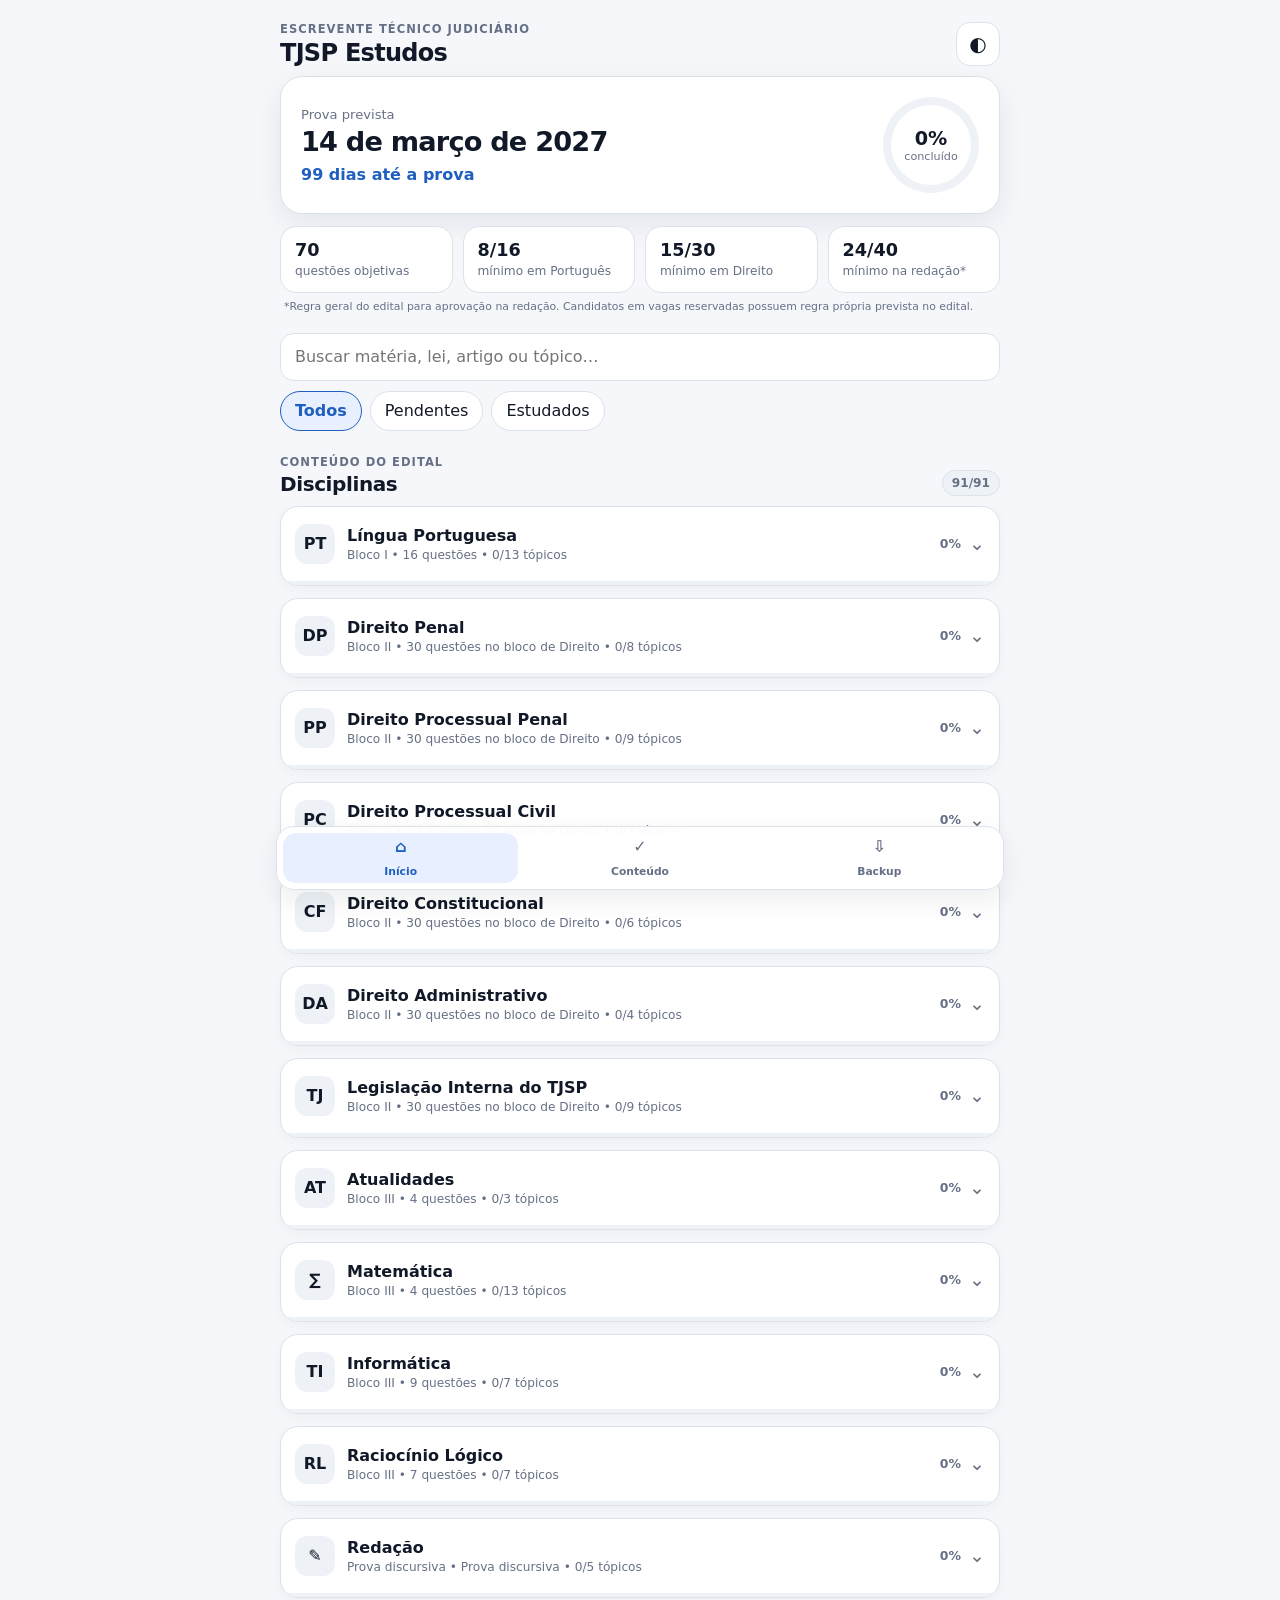
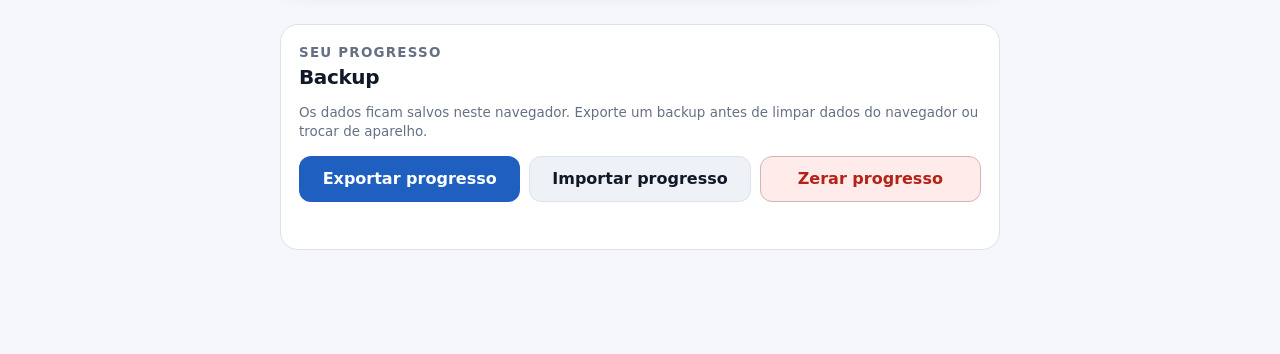
==== index.html @ 9b8183d4 "Versão 1 Protótipo inicial do site" ====
<!doctype html>
<html lang="pt-BR">
<head>
  <meta charset="utf-8" />
  <meta name="viewport" content="width=device-width, initial-scale=1, viewport-fit=cover" />
  <meta name="theme-color" content="#111827" />
  <meta name="description" content="Controle de estudos para o concurso TJSP - Escrevente Técnico Judiciário 2027." />
  <link rel="manifest" href="manifest.json" />
  <link rel="icon" href="icons/icon-192.png" />
  <link rel="apple-touch-icon" href="icons/icon-192.png" />
  <link rel="stylesheet" href="styles.css" />
  <title>TJSP Estudos</title>
</head>
<body>
  <div class="app-shell">
    <header class="topbar">
      <div>
        <p class="eyebrow">ESCREVENTE TÉCNICO JUDICIÁRIO</p>
        <h1>TJSP Estudos</h1>
      </div>
      <button id="themeBtn" class="icon-btn" type="button" aria-label="Alternar tema" title="Alternar tema">◐</button>
    </header>

    <main>
      <section class="hero" aria-labelledby="heroTitle">
        <div class="hero-copy">
          <p id="heroTitle" class="hero-label">Prova prevista</p>
          <strong class="exam-date">14 de março de 2027</strong>
          <p id="countdown" class="countdown" aria-live="polite"></p>
        </div>
        <div class="progress-ring" id="progressRing" aria-label="Progresso geral">
          <div>
            <strong id="overallPct">0%</strong>
            <span>concluído</span>
          </div>
        </div>
      </section>

      <section class="stats" aria-label="Resumo do concurso">
        <article><strong>70</strong><span>questões objetivas</span></article>
        <article><strong>8/16</strong><span>mínimo em Português</span></article>
        <article><strong>15/30</strong><span>mínimo em Direito</span></article>
        <article><strong>24/40</strong><span>mínimo na redação*</span></article>
      </section>
      <p class="fine-print">*Regra geral do edital para aprovação na redação. Candidatos em vagas reservadas possuem regra própria prevista no edital.</p>

      <section class="controls" aria-label="Controles de estudo">
        <label class="search-wrap">
          <span class="sr-only">Buscar conteúdo</span>
          <input id="searchInput" type="search" placeholder="Buscar matéria, lei, artigo ou tópico…" autocomplete="off" />
        </label>
        <div class="filter-row" role="group" aria-label="Filtrar tópicos">
          <button class="filter active" type="button" data-filter="all">Todos</button>
          <button class="filter" type="button" data-filter="pending">Pendentes</button>
          <button class="filter" type="button" data-filter="done">Estudados</button>
        </div>
      </section>

      <section class="section-heading">
        <div>
          <p class="eyebrow">CONTEÚDO DO EDITAL</p>
          <h2>Disciplinas</h2>
        </div>
        <span id="topicCounter" class="counter-badge">0/0</span>
      </section>

      <div id="subjectList" class="subject-list"></div>

      <section class="backup-panel" aria-labelledby="backupTitle">
        <div>
          <p class="eyebrow">SEU PROGRESSO</p>
          <h2 id="backupTitle">Backup</h2>
          <p>Os dados ficam salvos neste navegador. Exporte um backup antes de limpar dados do navegador ou trocar de aparelho.</p>
        </div>
        <div class="backup-actions">
          <button id="exportBtn" class="btn primary" type="button">Exportar progresso</button>
          <label class="btn secondary file-btn">
            Importar progresso
            <input id="importInput" type="file" accept="application/json,.json" />
          </label>
          <button id="resetBtn" class="btn danger" type="button">Zerar progresso</button>
        </div>
        <p id="statusMessage" class="status-message" aria-live="polite"></p>
      </section>
    </main>

    <nav class="bottom-nav" aria-label="Navegação rápida">
      <button type="button" data-scroll="top" class="nav-item active"><span>⌂</span>Início</button>
      <button type="button" data-scroll="subjects" class="nav-item"><span>✓</span>Conteúdo</button>
      <button type="button" data-scroll="backup" class="nav-item"><span>⇩</span>Backup</button>
    </nav>
  </div>

  <template id="subjectTemplate">
    <article class="subject-card">
      <button class="subject-header" type="button" aria-expanded="false">
        <div class="subject-title-wrap">
          <div class="subject-icon" aria-hidden="true"></div>
          <div>
            <h3></h3>
            <p class="subject-meta"></p>
          </div>
        </div>
        <div class="subject-progress-wrap">
          <strong class="subject-pct"></strong>
          <span class="chevron">⌄</span>
        </div>
      </button>
      <div class="progress-track" aria-hidden="true"><span></span></div>
      <div class="subject-body" hidden>
        <div class="topic-list"></div>
      </div>
    </article>
  </template>

  <template id="topicTemplate">
    <div class="topic-item">
      <label class="topic-check">
        <input type="checkbox" />
        <span class="custom-check" aria-hidden="true"></span>
        <span class="topic-text"></span>
      </label>
      <button class="note-toggle" type="button" aria-label="Adicionar ou editar anotação" title="Anotação">✎</button>
      <div class="note-box" hidden>
        <label>
          <span>Anotação pessoal</span>
          <textarea rows="3" placeholder="Ex.: revisar questões da VUNESP, ponto de dificuldade, página da apostila…"></textarea>
        </label>
      </div>
    </div>
  </template>

  <script src="app.js" defer></script>
</body>
</html>
---- styles.css ----
:root {
  --bg: #f5f7fb;
  --surface: #ffffff;
  --surface-2: #eef2f7;
  --text: #111827;
  --muted: #667085;
  --border: #dce2ea;
  --accent: #1f5fbf;
  --accent-soft: #e8f0ff;
  --success: #18794e;
  --success-soft: #e8f6ef;
  --danger: #b42318;
  --danger-soft: #ffebe9;
  --shadow: 0 10px 28px rgba(15, 23, 42, .08);
}

[data-theme="dark"] {
  --bg: #0f172a;
  --surface: #172033;
  --surface-2: #202b41;
  --text: #f8fafc;
  --muted: #aab6c8;
  --border: #33415b;
  --accent: #7db2ff;
  --accent-soft: #1d3558;
  --success: #64d6a3;
  --success-soft: #173b31;
  --danger: #ff8b82;
  --danger-soft: #4c2525;
  --shadow: 0 14px 36px rgba(0, 0, 0, .25);
}

* { box-sizing: border-box; }
html { scroll-behavior: smooth; }
body {
  margin: 0;
  background: var(--bg);
  color: var(--text);
  font-family: Inter, ui-sans-serif, system-ui, -apple-system, BlinkMacSystemFont, "Segoe UI", sans-serif;
  -webkit-font-smoothing: antialiased;
}
button, input, textarea { font: inherit; }
button { color: inherit; }

.app-shell { width: min(100%, 760px); margin: 0 auto; padding: 0 16px 104px; }
.topbar {
  min-height: 76px;
  display: flex;
  align-items: center;
  justify-content: space-between;
  gap: 16px;
  padding-top: max(12px, env(safe-area-inset-top));
}
.eyebrow { margin: 0 0 3px; color: var(--muted); font-size: .72rem; font-weight: 800; letter-spacing: .09em; }
h1, h2, h3, p { overflow-wrap: anywhere; }
h1 { margin: 0; font-size: 1.5rem; letter-spacing: -.03em; }
h2 { margin: 0; font-size: 1.25rem; letter-spacing: -.02em; }
h3 { margin: 0; font-size: 1rem; }
.icon-btn {
  width: 44px; height: 44px; border-radius: 14px; border: 1px solid var(--border);
  background: var(--surface); cursor: pointer; font-size: 1.25rem;
}

.hero {
  display: grid;
  grid-template-columns: 1fr auto;
  align-items: center;
  gap: 20px;
  background: var(--surface);
  border: 1px solid var(--border);
  border-radius: 22px;
  padding: 20px;
  box-shadow: var(--shadow);
}
.hero-label { margin: 0 0 4px; color: var(--muted); font-size: .82rem; }
.exam-date { display: block; font-size: clamp(1.25rem, 5vw, 1.7rem); letter-spacing: -.03em; }
.countdown { margin: 8px 0 0; color: var(--accent); font-weight: 700; }
.progress-ring {
  --progress: 0deg;
  width: 96px; aspect-ratio: 1; border-radius: 50%;
  display: grid; place-items: center;
  background: conic-gradient(var(--accent) var(--progress), var(--surface-2) 0);
  position: relative;
}
.progress-ring::after { content: ""; position: absolute; inset: 8px; border-radius: 50%; background: var(--surface); }
.progress-ring > div { position: relative; z-index: 1; display: grid; text-align: center; }
.progress-ring strong { font-size: 1.2rem; }
.progress-ring span { color: var(--muted); font-size: .7rem; }

.stats { display: grid; grid-template-columns: repeat(2, minmax(0, 1fr)); gap: 10px; margin: 12px 0 0; }
.stats article { background: var(--surface); border: 1px solid var(--border); border-radius: 16px; padding: 13px 14px; }
.stats strong { display: block; font-size: 1.1rem; }
.stats span { color: var(--muted); font-size: .76rem; line-height: 1.25; }
.fine-print { margin: 7px 4px 18px; color: var(--muted); font-size: .68rem; line-height: 1.35; }

.controls { display: grid; gap: 10px; margin: 8px 0 22px; }
.search-wrap input {
  width: 100%; min-height: 48px; border: 1px solid var(--border); border-radius: 14px;
  background: var(--surface); color: var(--text); padding: 0 14px; outline: none;
}
.search-wrap input:focus { border-color: var(--accent); box-shadow: 0 0 0 3px var(--accent-soft); }
.filter-row { display: flex; gap: 8px; overflow-x: auto; padding-bottom: 2px; }
.filter { min-height: 40px; padding: 0 14px; border-radius: 999px; border: 1px solid var(--border); background: var(--surface); cursor: pointer; white-space: nowrap; }
.filter.active { background: var(--accent-soft); color: var(--accent); border-color: var(--accent); font-weight: 750; }

.section-heading { display: flex; align-items: end; justify-content: space-between; margin-bottom: 10px; }
.counter-badge { background: var(--surface-2); border: 1px solid var(--border); padding: 5px 9px; border-radius: 999px; color: var(--muted); font-size: .76rem; font-weight: 750; }
.subject-list { display: grid; gap: 12px; }
.subject-card { background: var(--surface); border: 1px solid var(--border); border-radius: 18px; overflow: clip; box-shadow: 0 3px 12px rgba(15, 23, 42, .04); }
.subject-header { width: 100%; border: 0; background: transparent; min-height: 74px; padding: 14px; display: flex; align-items: center; justify-content: space-between; gap: 12px; text-align: left; cursor: pointer; }
.subject-title-wrap { display: flex; gap: 12px; align-items: center; min-width: 0; }
.subject-icon { width: 40px; height: 40px; border-radius: 12px; display: grid; place-items: center; flex: none; background: var(--surface-2); font-weight: 800; }
.subject-meta { margin: 3px 0 0; color: var(--muted); font-size: .76rem; }
.subject-progress-wrap { display: flex; align-items: center; gap: 8px; flex: none; }
.subject-pct { color: var(--muted); font-size: .78rem; }
.chevron { transition: transform .2s ease; color: var(--muted); font-size: 1.2rem; }
.subject-header[aria-expanded="true"] .chevron { transform: rotate(180deg); }
.progress-track { height: 4px; background: var(--surface-2); }
.progress-track span { display: block; height: 100%; width: 0%; background: var(--accent); transition: width .25s ease; }
.subject-body { border-top: 1px solid var(--border); }
.topic-list { display: grid; }
.topic-item { position: relative; border-bottom: 1px solid var(--border); }
.topic-item:last-child { border-bottom: 0; }
.topic-check { min-height: 58px; display: flex; align-items: flex-start; gap: 11px; padding: 13px 50px 13px 14px; cursor: pointer; }
.topic-check input { position: absolute; opacity: 0; pointer-events: none; }
.custom-check { width: 22px; height: 22px; flex: none; margin-top: 1px; border: 2px solid var(--border); border-radius: 7px; display: grid; place-items: center; background: var(--surface); transition: .15s ease; }
.topic-check input:checked + .custom-check { background: var(--success); border-color: var(--success); }
.topic-check input:checked + .custom-check::after { content: "✓"; color: #fff; font-size: .8rem; font-weight: 900; }
.topic-check input:focus-visible + .custom-check { outline: 3px solid var(--accent-soft); border-color: var(--accent); }
.topic-text { line-height: 1.42; font-size: .88rem; }
.topic-item.is-done .topic-text { color: var(--muted); text-decoration: line-through; text-decoration-thickness: 1px; }
.note-toggle { position: absolute; top: 9px; right: 8px; width: 40px; height: 40px; border: 0; border-radius: 11px; background: transparent; color: var(--muted); cursor: pointer; }
.note-toggle.has-note { color: var(--accent); background: var(--accent-soft); }
.note-box { padding: 0 14px 14px 47px; }
.note-box label { display: grid; gap: 6px; color: var(--muted); font-size: .72rem; font-weight: 700; }
.note-box textarea { width: 100%; resize: vertical; min-height: 76px; border: 1px solid var(--border); border-radius: 12px; padding: 10px; color: var(--text); background: var(--bg); outline: none; font-size: .86rem; }
.note-box textarea:focus { border-color: var(--accent); box-shadow: 0 0 0 3px var(--accent-soft); }
.empty-state { padding: 24px 16px; text-align: center; color: var(--muted); border: 1px dashed var(--border); border-radius: 16px; background: var(--surface); }

.backup-panel { margin-top: 26px; background: var(--surface); border: 1px solid var(--border); border-radius: 18px; padding: 18px; }
.backup-panel p { color: var(--muted); font-size: .84rem; line-height: 1.45; }
.backup-actions { display: grid; gap: 9px; margin-top: 14px; }
.btn { min-height: 46px; border-radius: 12px; padding: 0 14px; display: flex; align-items: center; justify-content: center; border: 1px solid transparent; cursor: pointer; font-weight: 750; }
.btn.primary { background: var(--accent); color: #fff; }
.btn.secondary { background: var(--surface-2); border-color: var(--border); }
.btn.danger { background: var(--danger-soft); color: var(--danger); border-color: color-mix(in srgb, var(--danger) 24%, var(--border)); }
.file-btn input { position: absolute; width: 1px; height: 1px; opacity: 0; pointer-events: none; }
.status-message { min-height: 1.2em; margin-bottom: 0 !important; }

.bottom-nav {
  position: fixed;
  left: 50%; bottom: max(10px, env(safe-area-inset-bottom)); transform: translateX(-50%);
  width: min(calc(100% - 24px), 728px);
  display: grid; grid-template-columns: repeat(3, 1fr); gap: 4px;
  padding: 6px; border-radius: 18px; border: 1px solid var(--border); background: color-mix(in srgb, var(--surface) 92%, transparent);
  backdrop-filter: blur(14px); box-shadow: var(--shadow); z-index: 20;
}
.nav-item { min-height: 50px; border: 0; border-radius: 13px; background: transparent; color: var(--muted); cursor: pointer; display: grid; place-items: center; gap: 1px; font-size: .67rem; font-weight: 700; }
.nav-item span { font-size: 1rem; line-height: 1; }
.nav-item.active { background: var(--accent-soft); color: var(--accent); }
.sr-only { position: absolute !important; width: 1px !important; height: 1px !important; padding: 0 !important; margin: -1px !important; overflow: hidden !important; clip: rect(0,0,0,0) !important; white-space: nowrap !important; border: 0 !important; }

@media (min-width: 640px) {
  .app-shell { padding-inline: 20px; }
  .stats { grid-template-columns: repeat(4, minmax(0, 1fr)); }
  .backup-actions { grid-template-columns: repeat(3, minmax(0, 1fr)); }
}

@media (prefers-reduced-motion: reduce) {
  *, *::before, *::after { scroll-behavior: auto !important; transition: none !important; }
}
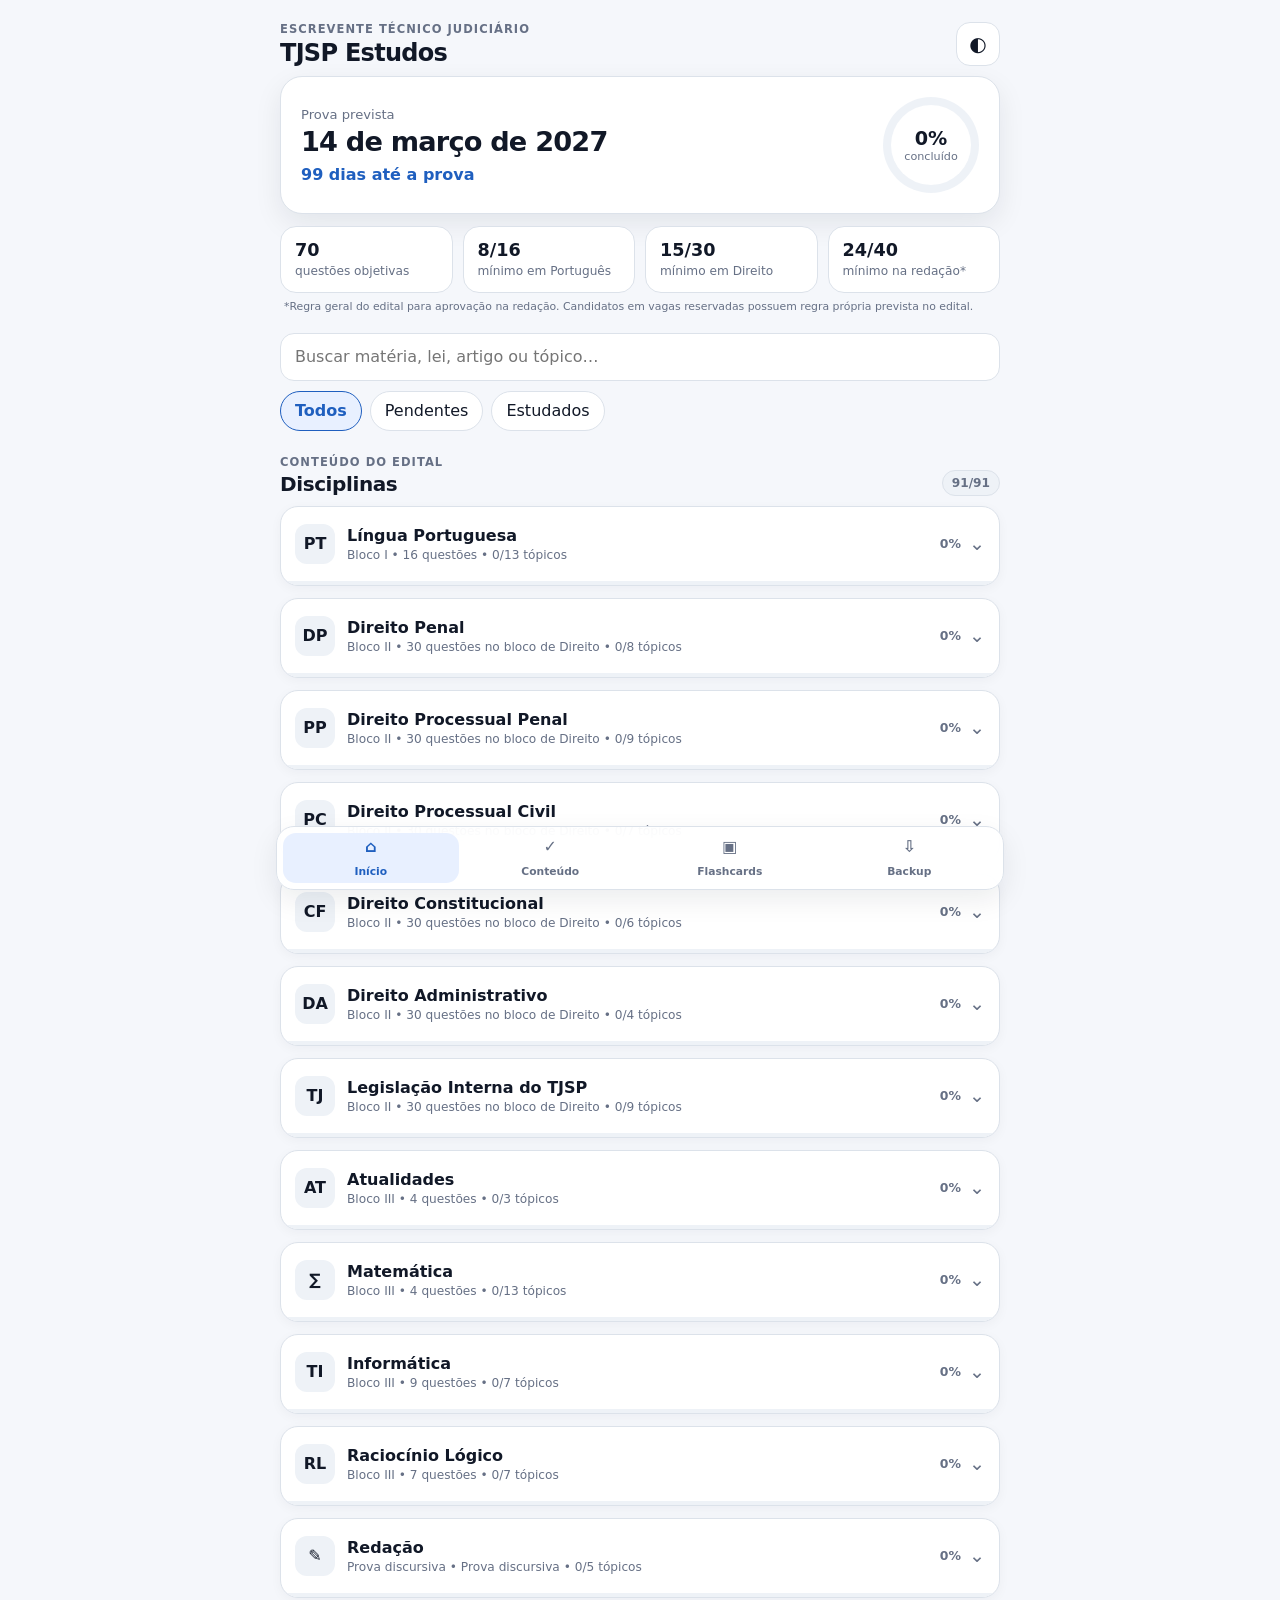
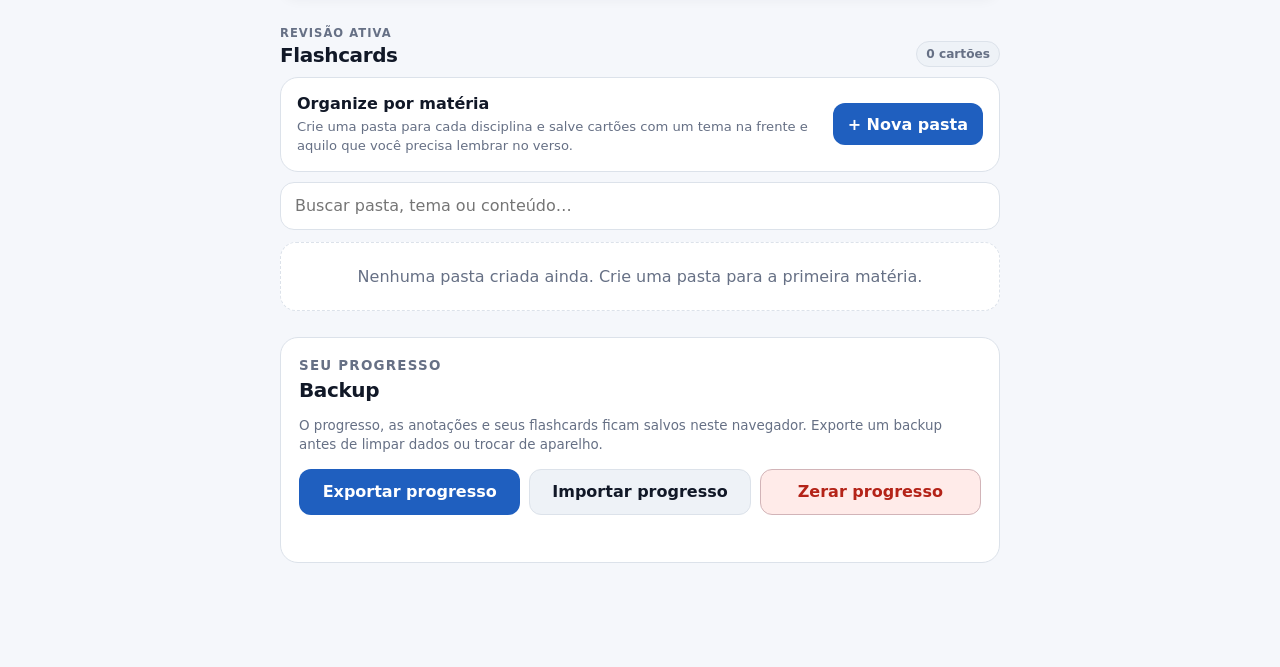
==== commit 06b1a724: "Versão 2 Aba de flashcards" ====
--- a/index.html
+++ b/index.html
@@ -66,11 +66,69 @@
 
       <div id="subjectList" class="subject-list"></div>
 
+
+      <section id="flashcardsSection" class="flashcards-section" aria-labelledby="flashcardsTitle">
+        <div class="section-heading flashcards-heading">
+          <div>
+            <p class="eyebrow">REVISÃO ATIVA</p>
+            <h2 id="flashcardsTitle">Flashcards</h2>
+          </div>
+          <span id="flashcardCounter" class="counter-badge">0 cartões</span>
+        </div>
+
+        <div class="flashcards-intro">
+          <div>
+            <strong>Organize por matéria</strong>
+            <p>Crie uma pasta para cada disciplina e salve cartões com um tema na frente e aquilo que você precisa lembrar no verso.</p>
+          </div>
+          <button id="newFolderBtn" class="btn primary compact" type="button">+ Nova pasta</button>
+        </div>
+
+        <form id="folderForm" class="inline-form" hidden>
+          <label>
+            <span>Matéria da pasta</span>
+            <input id="folderNameInput" type="text" maxlength="80" placeholder="Ex.: Direito Penal" required />
+          </label>
+          <div class="inline-form-actions">
+            <button class="btn primary" type="submit">Criar pasta</button>
+            <button id="cancelFolderBtn" class="btn secondary" type="button">Cancelar</button>
+          </div>
+        </form>
+
+        <label class="search-wrap flashcard-search">
+          <span class="sr-only">Buscar flashcards</span>
+          <input id="flashcardSearch" type="search" placeholder="Buscar pasta, tema ou conteúdo…" autocomplete="off" />
+        </label>
+
+        <div id="reviewPanel" class="review-panel" hidden aria-live="polite">
+          <div class="review-topline">
+            <div>
+              <p class="eyebrow">MODO REVISÃO</p>
+              <h3 id="reviewFolderName"></h3>
+            </div>
+            <button id="closeReviewBtn" class="icon-btn small" type="button" aria-label="Fechar revisão">×</button>
+          </div>
+          <p id="reviewPosition" class="review-position"></p>
+          <button id="reviewCard" class="study-card" type="button" aria-label="Virar flashcard">
+            <span id="reviewSideLabel" class="study-card-label">TEMA</span>
+            <strong id="reviewCardText"></strong>
+            <small>Toque para virar</small>
+          </button>
+          <div class="review-actions">
+            <button id="prevReviewBtn" class="btn secondary" type="button">← Anterior</button>
+            <button id="shuffleReviewBtn" class="btn secondary" type="button">Embaralhar</button>
+            <button id="nextReviewBtn" class="btn primary" type="button">Próximo →</button>
+          </div>
+        </div>
+
+        <div id="flashcardFolderList" class="flashcard-folder-list"></div>
+      </section>
+
       <section class="backup-panel" aria-labelledby="backupTitle">
         <div>
           <p class="eyebrow">SEU PROGRESSO</p>
           <h2 id="backupTitle">Backup</h2>
-          <p>Os dados ficam salvos neste navegador. Exporte um backup antes de limpar dados do navegador ou trocar de aparelho.</p>
+          <p>O progresso, as anotações e seus flashcards ficam salvos neste navegador. Exporte um backup antes de limpar dados ou trocar de aparelho.</p>
         </div>
         <div class="backup-actions">
           <button id="exportBtn" class="btn primary" type="button">Exportar progresso</button>
@@ -87,6 +145,7 @@
     <nav class="bottom-nav" aria-label="Navegação rápida">
       <button type="button" data-scroll="top" class="nav-item active"><span>⌂</span>Início</button>
       <button type="button" data-scroll="subjects" class="nav-item"><span>✓</span>Conteúdo</button>
+      <button type="button" data-scroll="flashcards" class="nav-item"><span>▣</span>Flashcards</button>
       <button type="button" data-scroll="backup" class="nav-item"><span>⇩</span>Backup</button>
     </nav>
   </div>
--- a/styles.css
+++ b/styles.css
@@ -151,7 +151,7 @@
   position: fixed;
   left: 50%; bottom: max(10px, env(safe-area-inset-bottom)); transform: translateX(-50%);
   width: min(calc(100% - 24px), 728px);
-  display: grid; grid-template-columns: repeat(3, 1fr); gap: 4px;
+  display: grid; grid-template-columns: repeat(4, 1fr); gap: 4px;
   padding: 6px; border-radius: 18px; border: 1px solid var(--border); background: color-mix(in srgb, var(--surface) 92%, transparent);
   backdrop-filter: blur(14px); box-shadow: var(--shadow); z-index: 20;
 }
@@ -169,3 +169,85 @@
 @media (prefers-reduced-motion: reduce) {
   *, *::before, *::after { scroll-behavior: auto !important; transition: none !important; }
 }
+
+
+/* Flashcards */
+.flashcards-section { margin-top: 28px; scroll-margin-top: 18px; }
+.flashcards-heading { margin-bottom: 10px; }
+.flashcards-intro {
+  display: flex; align-items: center; justify-content: space-between; gap: 14px;
+  background: var(--surface); border: 1px solid var(--border); border-radius: 18px; padding: 16px;
+}
+.flashcards-intro strong { display: block; margin-bottom: 4px; }
+.flashcards-intro p { margin: 0; color: var(--muted); font-size: .82rem; line-height: 1.45; }
+.btn.compact { min-height: 42px; white-space: nowrap; flex: none; }
+.inline-form {
+  margin-top: 10px; background: var(--surface); border: 1px solid var(--border); border-radius: 16px; padding: 14px;
+}
+.inline-form label { display: grid; gap: 6px; color: var(--muted); font-size: .74rem; font-weight: 750; }
+.inline-form input, .inline-form textarea {
+  width: 100%; border: 1px solid var(--border); border-radius: 12px; background: var(--bg); color: var(--text);
+  padding: 11px 12px; outline: none; font-size: .9rem;
+}
+.inline-form input { min-height: 46px; }
+.inline-form textarea { min-height: 96px; resize: vertical; line-height: 1.4; }
+.inline-form input:focus, .inline-form textarea:focus { border-color: var(--accent); box-shadow: 0 0 0 3px var(--accent-soft); }
+.inline-form-actions { display: grid; grid-template-columns: 1fr 1fr; gap: 8px; margin-top: 10px; }
+.flashcard-search { display: block; margin-top: 10px; }
+.flashcard-folder-list { display: grid; gap: 12px; margin-top: 12px; }
+.flash-folder { background: var(--surface); border: 1px solid var(--border); border-radius: 18px; overflow: hidden; }
+.flash-folder-header {
+  width: 100%; min-height: 70px; padding: 13px 14px; border: 0; background: transparent; cursor: pointer;
+  display: flex; align-items: center; justify-content: space-between; gap: 12px; text-align: left;
+}
+.flash-folder-title { display: flex; align-items: center; gap: 11px; min-width: 0; }
+.flash-folder-icon { width: 40px; height: 40px; border-radius: 12px; display: grid; place-items: center; background: var(--accent-soft); color: var(--accent); font-weight: 900; flex: none; }
+.flash-folder-title h3 { margin: 0; }
+.flash-folder-title p { margin: 3px 0 0; color: var(--muted); font-size: .75rem; }
+.flash-folder-header .chevron { flex: none; }
+.flash-folder-header[aria-expanded="true"] .chevron { transform: rotate(180deg); }
+.flash-folder-body { border-top: 1px solid var(--border); padding: 12px; }
+.folder-actions { display: grid; grid-template-columns: 1.2fr repeat(2, 1fr); gap: 7px; margin-bottom: 10px; }
+.folder-actions .btn { min-height: 40px; font-size: .78rem; padding-inline: 8px; }
+.flashcard-grid { display: grid; gap: 10px; }
+.flashcard-entry { border: 1px solid var(--border); border-radius: 15px; background: var(--bg); overflow: hidden; }
+.flashcard-flip {
+  width: 100%; min-height: 136px; border: 0; background: transparent; color: var(--text); padding: 16px;
+  text-align: left; cursor: pointer; display: grid; align-content: center; gap: 8px;
+}
+.flashcard-kicker { color: var(--accent); font-size: .68rem; letter-spacing: .08em; font-weight: 850; }
+.flashcard-content { white-space: pre-wrap; line-height: 1.45; font-size: .95rem; }
+.flashcard-flip small { color: var(--muted); font-size: .67rem; margin-top: 3px; }
+.flashcard-entry.is-flipped .flashcard-flip { background: var(--accent-soft); }
+.flashcard-entry.is-flipped .flashcard-kicker { color: var(--success); }
+.flashcard-item-actions { display: grid; grid-template-columns: 1fr 1fr; gap: 6px; padding: 0 9px 9px; }
+.flashcard-item-actions button { min-height: 38px; border-radius: 10px; border: 1px solid var(--border); background: var(--surface); cursor: pointer; color: var(--muted); font-size: .76rem; font-weight: 700; }
+.add-card-btn { width: 100%; margin-top: 10px; min-height: 44px; border: 1px dashed var(--border); border-radius: 12px; background: transparent; color: var(--accent); font-weight: 750; cursor: pointer; }
+.card-form { margin-top: 10px; background: var(--surface-2); border-radius: 14px; padding: 12px; }
+.card-form .inline-form-actions { margin-bottom: 0; }
+.folder-empty { color: var(--muted); text-align: center; padding: 20px 10px 8px; font-size: .82rem; }
+.review-panel { margin: 12px 0; background: var(--surface); border: 1px solid var(--accent); border-radius: 18px; padding: 14px; }
+.review-topline { display: flex; align-items: center; justify-content: space-between; gap: 12px; }
+.icon-btn.small { width: 38px; height: 38px; border-radius: 12px; }
+.review-position { color: var(--muted); font-size: .76rem; margin: 8px 0 10px; }
+.study-card {
+  width: 100%; min-height: 230px; border: 1px solid var(--border); border-radius: 18px; background: var(--bg); color: var(--text);
+  padding: 22px; cursor: pointer; display: grid; place-items: center; align-content: center; gap: 12px; text-align: center;
+}
+.study-card.is-flipped { background: var(--accent-soft); border-color: var(--accent); }
+.study-card-label { color: var(--accent); font-size: .7rem; letter-spacing: .1em; font-weight: 900; }
+.study-card strong { white-space: pre-wrap; font-size: 1.05rem; line-height: 1.5; }
+.study-card small { color: var(--muted); }
+.review-actions { display: grid; grid-template-columns: 1fr 1fr 1fr; gap: 7px; margin-top: 10px; }
+.review-actions .btn { padding-inline: 8px; font-size: .76rem; }
+
+@media (max-width: 430px) {
+  .flashcards-intro { align-items: stretch; flex-direction: column; }
+  .btn.compact { width: 100%; }
+  .folder-actions { grid-template-columns: 1fr 1fr; }
+  .folder-actions .study-folder-btn { grid-column: 1 / -1; }
+  .review-actions { grid-template-columns: 1fr 1fr; }
+  .review-actions #nextReviewBtn { grid-column: 1 / -1; }
+}
+
+.btn:disabled, button:disabled { opacity: .5; cursor: not-allowed; }
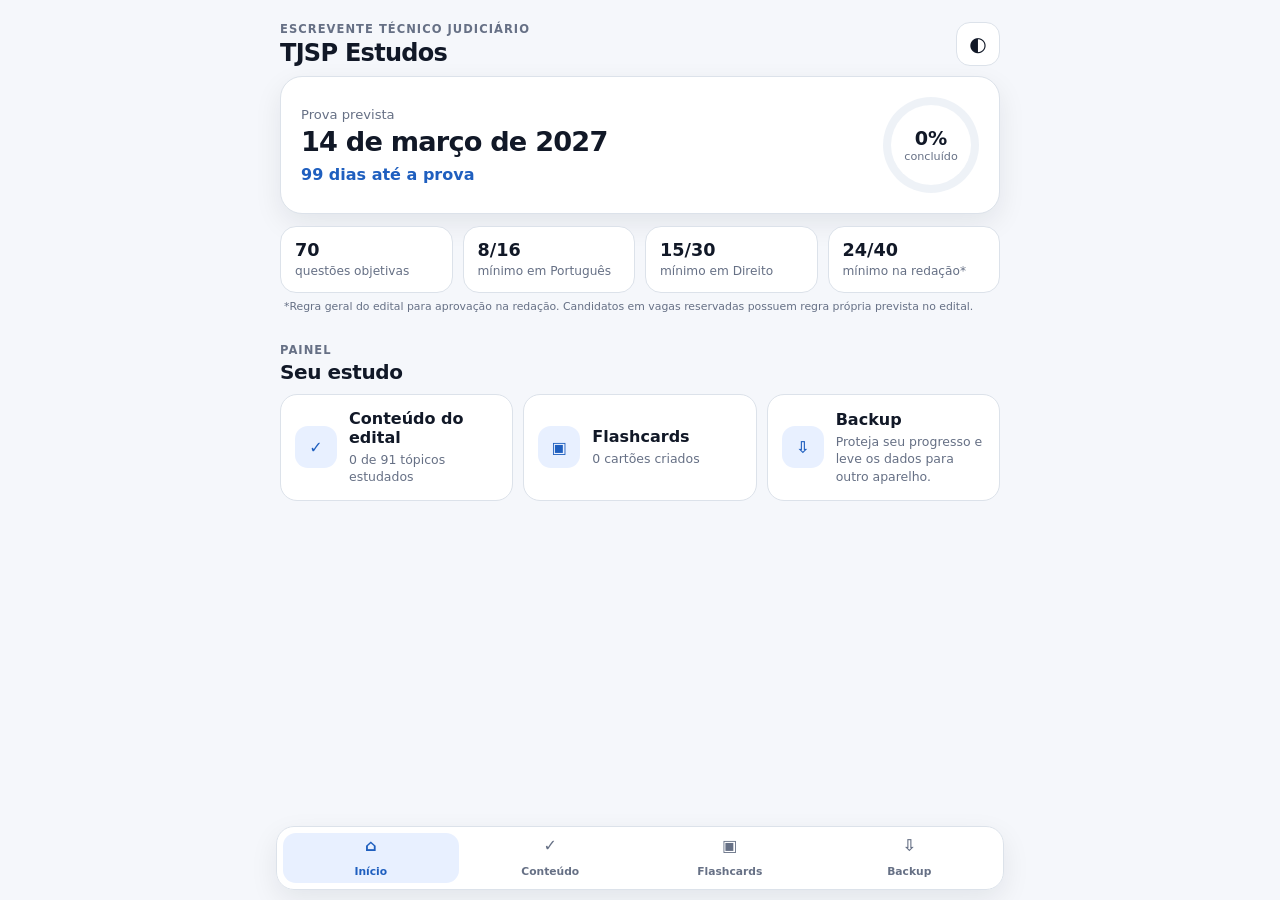
==== commit 10a19794: "Versão 3 Separação das páginas e foco nos flash cards" ====
--- a/index.html
+++ b/index.html
@@ -11,7 +11,7 @@
   <link rel="stylesheet" href="styles.css" />
   <title>TJSP Estudos</title>
 </head>
-<body>
+<body data-page="home">
   <div class="app-shell">
     <header class="topbar">
       <div>
@@ -20,7 +20,6 @@
       </div>
       <button id="themeBtn" class="icon-btn" type="button" aria-label="Alternar tema" title="Alternar tema">◐</button>
     </header>
-
     <main>
       <section class="hero" aria-labelledby="heroTitle">
         <div class="hero-copy">
@@ -29,10 +28,7 @@
           <p id="countdown" class="countdown" aria-live="polite"></p>
         </div>
         <div class="progress-ring" id="progressRing" aria-label="Progresso geral">
-          <div>
-            <strong id="overallPct">0%</strong>
-            <span>concluído</span>
-          </div>
+          <div><strong id="overallPct">0%</strong><span>concluído</span></div>
         </div>
       </section>
 
@@ -44,151 +40,36 @@
       </section>
       <p class="fine-print">*Regra geral do edital para aprovação na redação. Candidatos em vagas reservadas possuem regra própria prevista no edital.</p>
 
-      <section class="controls" aria-label="Controles de estudo">
-        <label class="search-wrap">
-          <span class="sr-only">Buscar conteúdo</span>
-          <input id="searchInput" type="search" placeholder="Buscar matéria, lei, artigo ou tópico…" autocomplete="off" />
-        </label>
-        <div class="filter-row" role="group" aria-label="Filtrar tópicos">
-          <button class="filter active" type="button" data-filter="all">Todos</button>
-          <button class="filter" type="button" data-filter="pending">Pendentes</button>
-          <button class="filter" type="button" data-filter="done">Estudados</button>
+      <section class="home-section">
+        <div class="section-heading">
+          <div><p class="eyebrow">PAINEL</p><h2>Seu estudo</h2></div>
+        </div>
+        <div class="home-grid">
+          <a class="home-action-card" href="conteudo.html">
+            <span class="home-action-icon">✓</span>
+            <div><strong>Conteúdo do edital</strong><p id="homeTopicProgress">0 de 0 tópicos estudados</p></div>
+            <span class="home-arrow">›</span>
+          </a>
+          <a class="home-action-card" href="flashcards.html">
+            <span class="home-action-icon">▣</span>
+            <div><strong>Flashcards</strong><p id="homeFlashcardCount">0 cartões criados</p></div>
+            <span class="home-arrow">›</span>
+          </a>
+          <a class="home-action-card" href="backup.html">
+            <span class="home-action-icon">⇩</span>
+            <div><strong>Backup</strong><p>Proteja seu progresso e leve os dados para outro aparelho.</p></div>
+            <span class="home-arrow">›</span>
+          </a>
         </div>
       </section>
-
-      <section class="section-heading">
-        <div>
-          <p class="eyebrow">CONTEÚDO DO EDITAL</p>
-          <h2>Disciplinas</h2>
-        </div>
-        <span id="topicCounter" class="counter-badge">0/0</span>
-      </section>
-
-      <div id="subjectList" class="subject-list"></div>
-
-
-      <section id="flashcardsSection" class="flashcards-section" aria-labelledby="flashcardsTitle">
-        <div class="section-heading flashcards-heading">
-          <div>
-            <p class="eyebrow">REVISÃO ATIVA</p>
-            <h2 id="flashcardsTitle">Flashcards</h2>
-          </div>
-          <span id="flashcardCounter" class="counter-badge">0 cartões</span>
-        </div>
-
-        <div class="flashcards-intro">
-          <div>
-            <strong>Organize por matéria</strong>
-            <p>Crie uma pasta para cada disciplina e salve cartões com um tema na frente e aquilo que você precisa lembrar no verso.</p>
-          </div>
-          <button id="newFolderBtn" class="btn primary compact" type="button">+ Nova pasta</button>
-        </div>
-
-        <form id="folderForm" class="inline-form" hidden>
-          <label>
-            <span>Matéria da pasta</span>
-            <input id="folderNameInput" type="text" maxlength="80" placeholder="Ex.: Direito Penal" required />
-          </label>
-          <div class="inline-form-actions">
-            <button class="btn primary" type="submit">Criar pasta</button>
-            <button id="cancelFolderBtn" class="btn secondary" type="button">Cancelar</button>
-          </div>
-        </form>
-
-        <label class="search-wrap flashcard-search">
-          <span class="sr-only">Buscar flashcards</span>
-          <input id="flashcardSearch" type="search" placeholder="Buscar pasta, tema ou conteúdo…" autocomplete="off" />
-        </label>
-
-        <div id="reviewPanel" class="review-panel" hidden aria-live="polite">
-          <div class="review-topline">
-            <div>
-              <p class="eyebrow">MODO REVISÃO</p>
-              <h3 id="reviewFolderName"></h3>
-            </div>
-            <button id="closeReviewBtn" class="icon-btn small" type="button" aria-label="Fechar revisão">×</button>
-          </div>
-          <p id="reviewPosition" class="review-position"></p>
-          <button id="reviewCard" class="study-card" type="button" aria-label="Virar flashcard">
-            <span id="reviewSideLabel" class="study-card-label">TEMA</span>
-            <strong id="reviewCardText"></strong>
-            <small>Toque para virar</small>
-          </button>
-          <div class="review-actions">
-            <button id="prevReviewBtn" class="btn secondary" type="button">← Anterior</button>
-            <button id="shuffleReviewBtn" class="btn secondary" type="button">Embaralhar</button>
-            <button id="nextReviewBtn" class="btn primary" type="button">Próximo →</button>
-          </div>
-        </div>
-
-        <div id="flashcardFolderList" class="flashcard-folder-list"></div>
-      </section>
-
-      <section class="backup-panel" aria-labelledby="backupTitle">
-        <div>
-          <p class="eyebrow">SEU PROGRESSO</p>
-          <h2 id="backupTitle">Backup</h2>
-          <p>O progresso, as anotações e seus flashcards ficam salvos neste navegador. Exporte um backup antes de limpar dados ou trocar de aparelho.</p>
-        </div>
-        <div class="backup-actions">
-          <button id="exportBtn" class="btn primary" type="button">Exportar progresso</button>
-          <label class="btn secondary file-btn">
-            Importar progresso
-            <input id="importInput" type="file" accept="application/json,.json" />
-          </label>
-          <button id="resetBtn" class="btn danger" type="button">Zerar progresso</button>
-        </div>
-        <p id="statusMessage" class="status-message" aria-live="polite"></p>
-      </section>
     </main>
-
-    <nav class="bottom-nav" aria-label="Navegação rápida">
-      <button type="button" data-scroll="top" class="nav-item active"><span>⌂</span>Início</button>
-      <button type="button" data-scroll="subjects" class="nav-item"><span>✓</span>Conteúdo</button>
-      <button type="button" data-scroll="flashcards" class="nav-item"><span>▣</span>Flashcards</button>
-      <button type="button" data-scroll="backup" class="nav-item"><span>⇩</span>Backup</button>
+<nav class="bottom-nav" aria-label="Navegação principal">
+      <a href="index.html" class="nav-item active" aria-current="page"><span>⌂</span>Início</a>
+      <a href="conteudo.html" class="nav-item"><span>✓</span>Conteúdo</a>
+      <a href="flashcards.html" class="nav-item"><span>▣</span>Flashcards</a>
+      <a href="backup.html" class="nav-item"><span>⇩</span>Backup</a>
     </nav>
   </div>
-
-  <template id="subjectTemplate">
-    <article class="subject-card">
-      <button class="subject-header" type="button" aria-expanded="false">
-        <div class="subject-title-wrap">
-          <div class="subject-icon" aria-hidden="true"></div>
-          <div>
-            <h3></h3>
-            <p class="subject-meta"></p>
-          </div>
-        </div>
-        <div class="subject-progress-wrap">
-          <strong class="subject-pct"></strong>
-          <span class="chevron">⌄</span>
-        </div>
-      </button>
-      <div class="progress-track" aria-hidden="true"><span></span></div>
-      <div class="subject-body" hidden>
-        <div class="topic-list"></div>
-      </div>
-    </article>
-  </template>
-
-  <template id="topicTemplate">
-    <div class="topic-item">
-      <label class="topic-check">
-        <input type="checkbox" />
-        <span class="custom-check" aria-hidden="true"></span>
-        <span class="topic-text"></span>
-      </label>
-      <button class="note-toggle" type="button" aria-label="Adicionar ou editar anotação" title="Anotação">✎</button>
-      <div class="note-box" hidden>
-        <label>
-          <span>Anotação pessoal</span>
-          <textarea rows="3" placeholder="Ex.: revisar questões da VUNESP, ponto de dificuldade, página da apostila…"></textarea>
-        </label>
-      </div>
-    </div>
-  </template>
-
   <script src="app.js" defer></script>
 </body>
 </html>
--- a/styles.css
+++ b/styles.css
@@ -251,3 +251,52 @@
 }
 
 .btn:disabled, button:disabled { opacity: .5; cursor: not-allowed; }
+
+
+/* v3 — páginas separadas */
+body.review-open { overflow: hidden; }
+main { min-height: 55vh; }
+.page-intro { display:flex; align-items:flex-end; justify-content:space-between; gap:14px; margin:8px 0 14px; }
+.page-intro h2 { margin:2px 0 4px; font-size:1.45rem; }
+.page-intro p:not(.eyebrow) { margin:0; color:var(--muted); font-size:.84rem; line-height:1.45; max-width:560px; }
+.home-section { margin-top:28px; }
+.home-grid { display:grid; gap:10px; }
+.home-action-card { min-height:84px; display:grid; grid-template-columns:auto 1fr auto; align-items:center; gap:12px; padding:14px; border:1px solid var(--border); border-radius:17px; background:var(--surface); color:var(--text); text-decoration:none; }
+.home-action-icon { width:42px; height:42px; border-radius:13px; display:grid; place-items:center; background:var(--accent-soft); color:var(--accent); font-weight:900; }
+.home-action-card strong { display:block; }
+.home-action-card p { margin:4px 0 0; color:var(--muted); font-size:.78rem; line-height:1.4; }
+.home-arrow { color:var(--muted); font-size:1.5rem; }
+.nav-item { text-decoration:none; }
+.form-gap { margin-top:10px; }
+.backup-panel-page { margin-top:0; }
+.backup-summary { display:grid; grid-template-columns:1fr 1fr; gap:10px; margin:16px 0 4px; }
+.backup-summary article { padding:14px; border:1px solid var(--border); border-radius:14px; background:var(--bg); }
+.backup-summary span { display:block; color:var(--muted); font-size:.72rem; margin-bottom:4px; }
+.backup-summary strong { font-size:1.15rem; }
+
+/* revisão em tela cheia */
+.review-overlay { position:fixed; inset:0; z-index:100; padding:max(16px, env(safe-area-inset-top)) 14px max(16px, env(safe-area-inset-bottom)); background:rgba(5,10,20,.72); backdrop-filter:blur(10px); -webkit-backdrop-filter:blur(10px); overflow:auto; }
+.review-overlay[hidden] { display:none !important; }
+.review-panel-full { width:min(720px,100%); min-height:calc(100% - 2px); margin:0 auto; border:1px solid color-mix(in srgb,var(--accent) 45%,var(--border)); border-radius:24px; padding:18px; background:var(--surface); display:flex; flex-direction:column; box-shadow:0 24px 80px rgba(0,0,0,.28); }
+.review-topline h2 { margin:2px 0 0; font-size:1.28rem; }
+.review-close { width:46px; height:46px; border:1px solid var(--border); border-radius:14px; background:var(--surface-2); color:var(--text); font-size:1.8rem; line-height:1; cursor:pointer; flex:none; }
+.review-progress-line { display:flex; justify-content:space-between; gap:12px; align-items:center; margin:14px 0; color:var(--muted); font-size:.75rem; }
+.review-progress-line p { margin:0; }
+.review-card-area { flex:1; display:grid; place-items:center; padding:8px 0 16px; }
+.study-card-full { min-height:360px; max-height:620px; width:min(100%,620px); padding:28px; }
+.study-card-full strong { font-size:clamp(1.15rem,4vw,1.65rem); line-height:1.5; }
+.review-actions-full { margin-top:auto; }
+
+@media (min-width:640px) {
+  .home-grid { grid-template-columns:repeat(3,minmax(0,1fr)); }
+  .home-action-card { grid-template-columns:auto 1fr; align-content:center; }
+  .home-arrow { display:none; }
+}
+@media (max-width:430px) {
+  .page-intro { align-items:flex-start; flex-direction:column; }
+  .page-intro .counter-badge { align-self:flex-start; }
+  .review-overlay { padding:0; }
+  .review-panel-full { min-height:100%; border-radius:0; border:0; padding:18px 14px max(18px, env(safe-area-inset-bottom)); }
+  .study-card-full { min-height:330px; }
+  .review-progress-line span { display:none; }
+}
